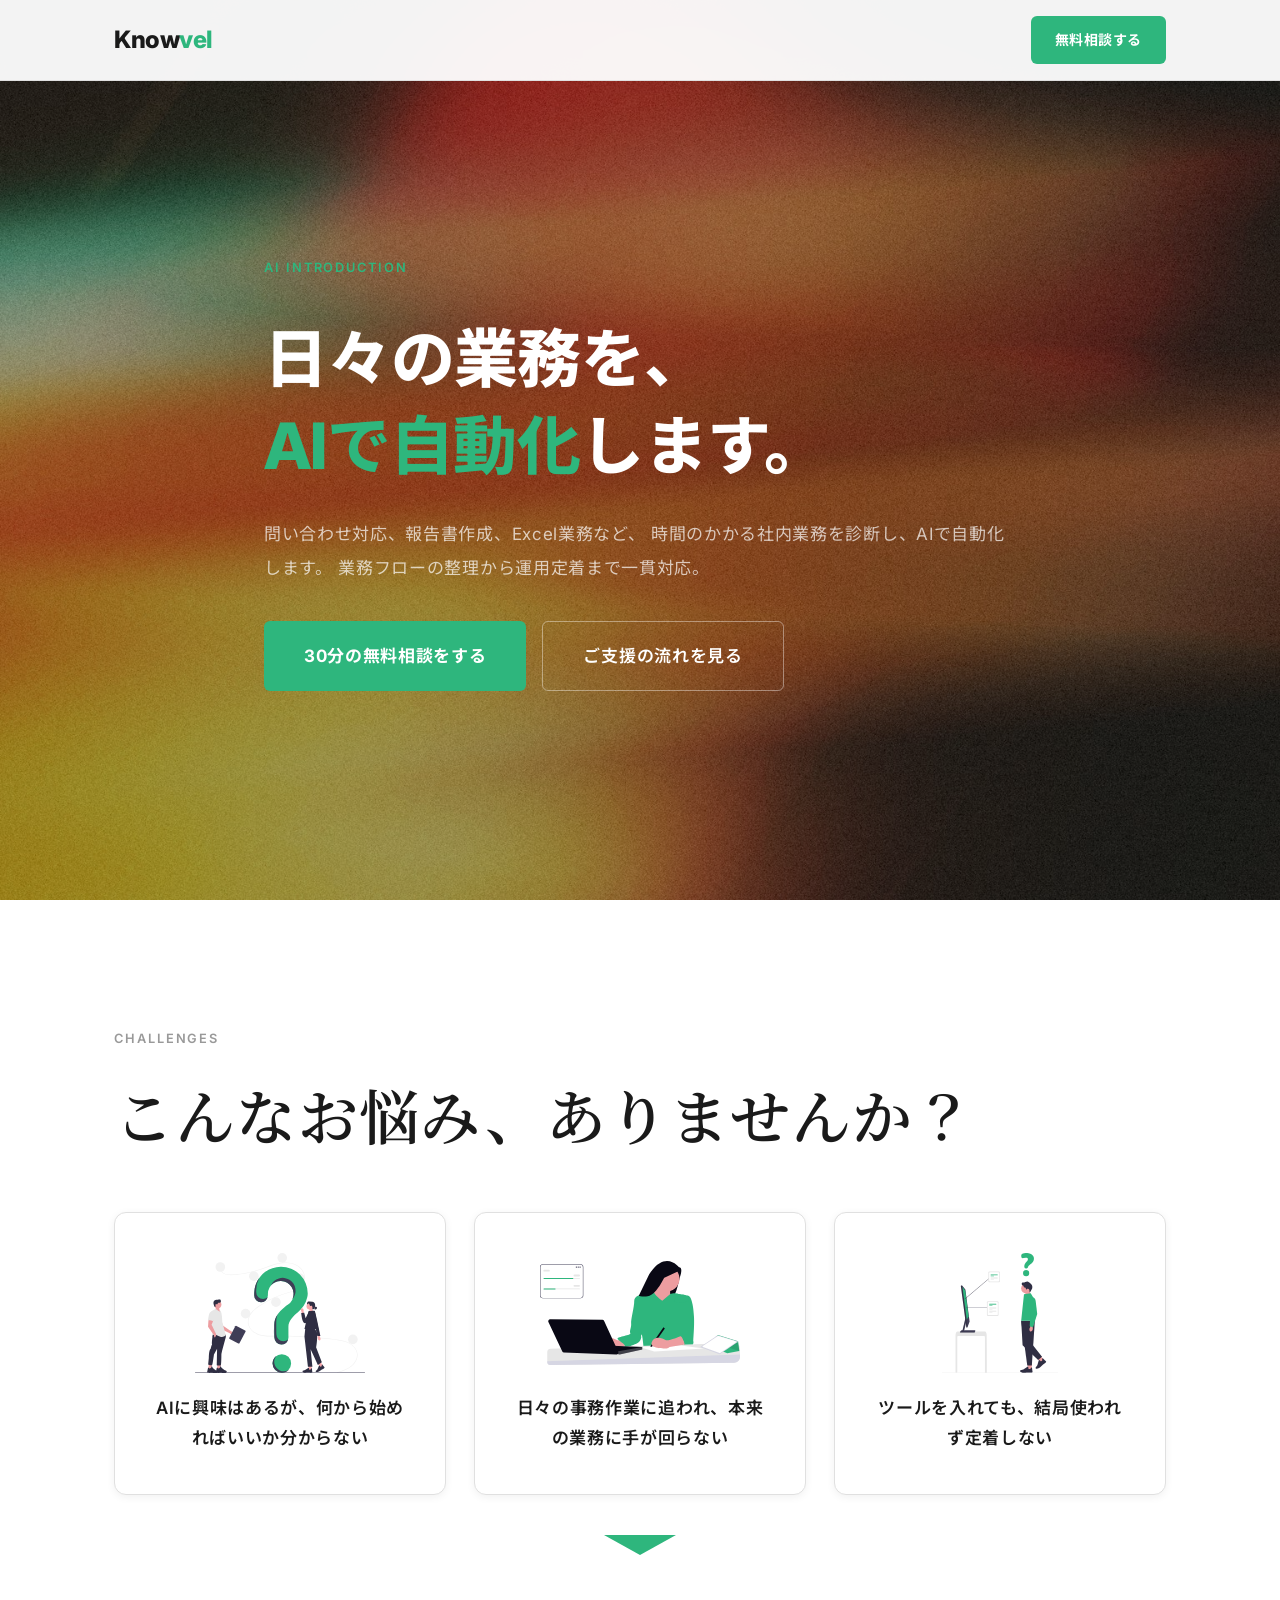
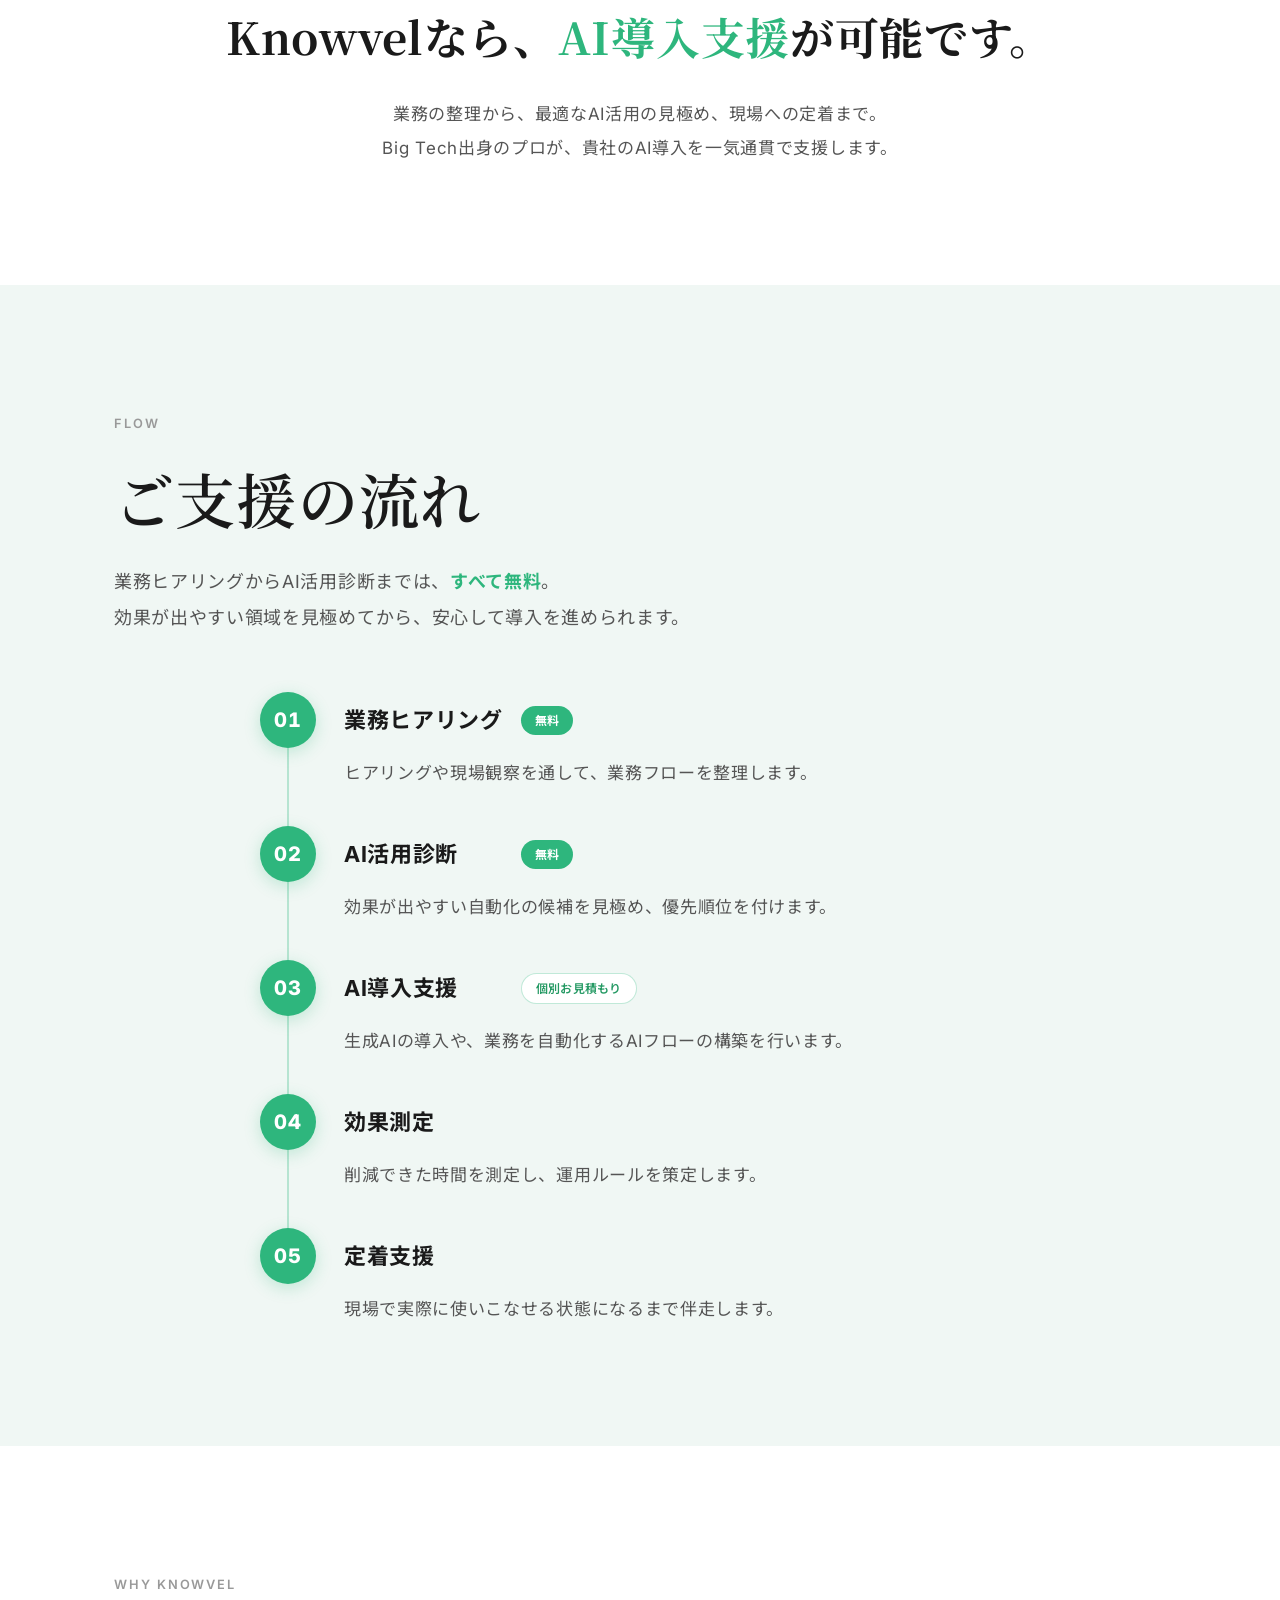
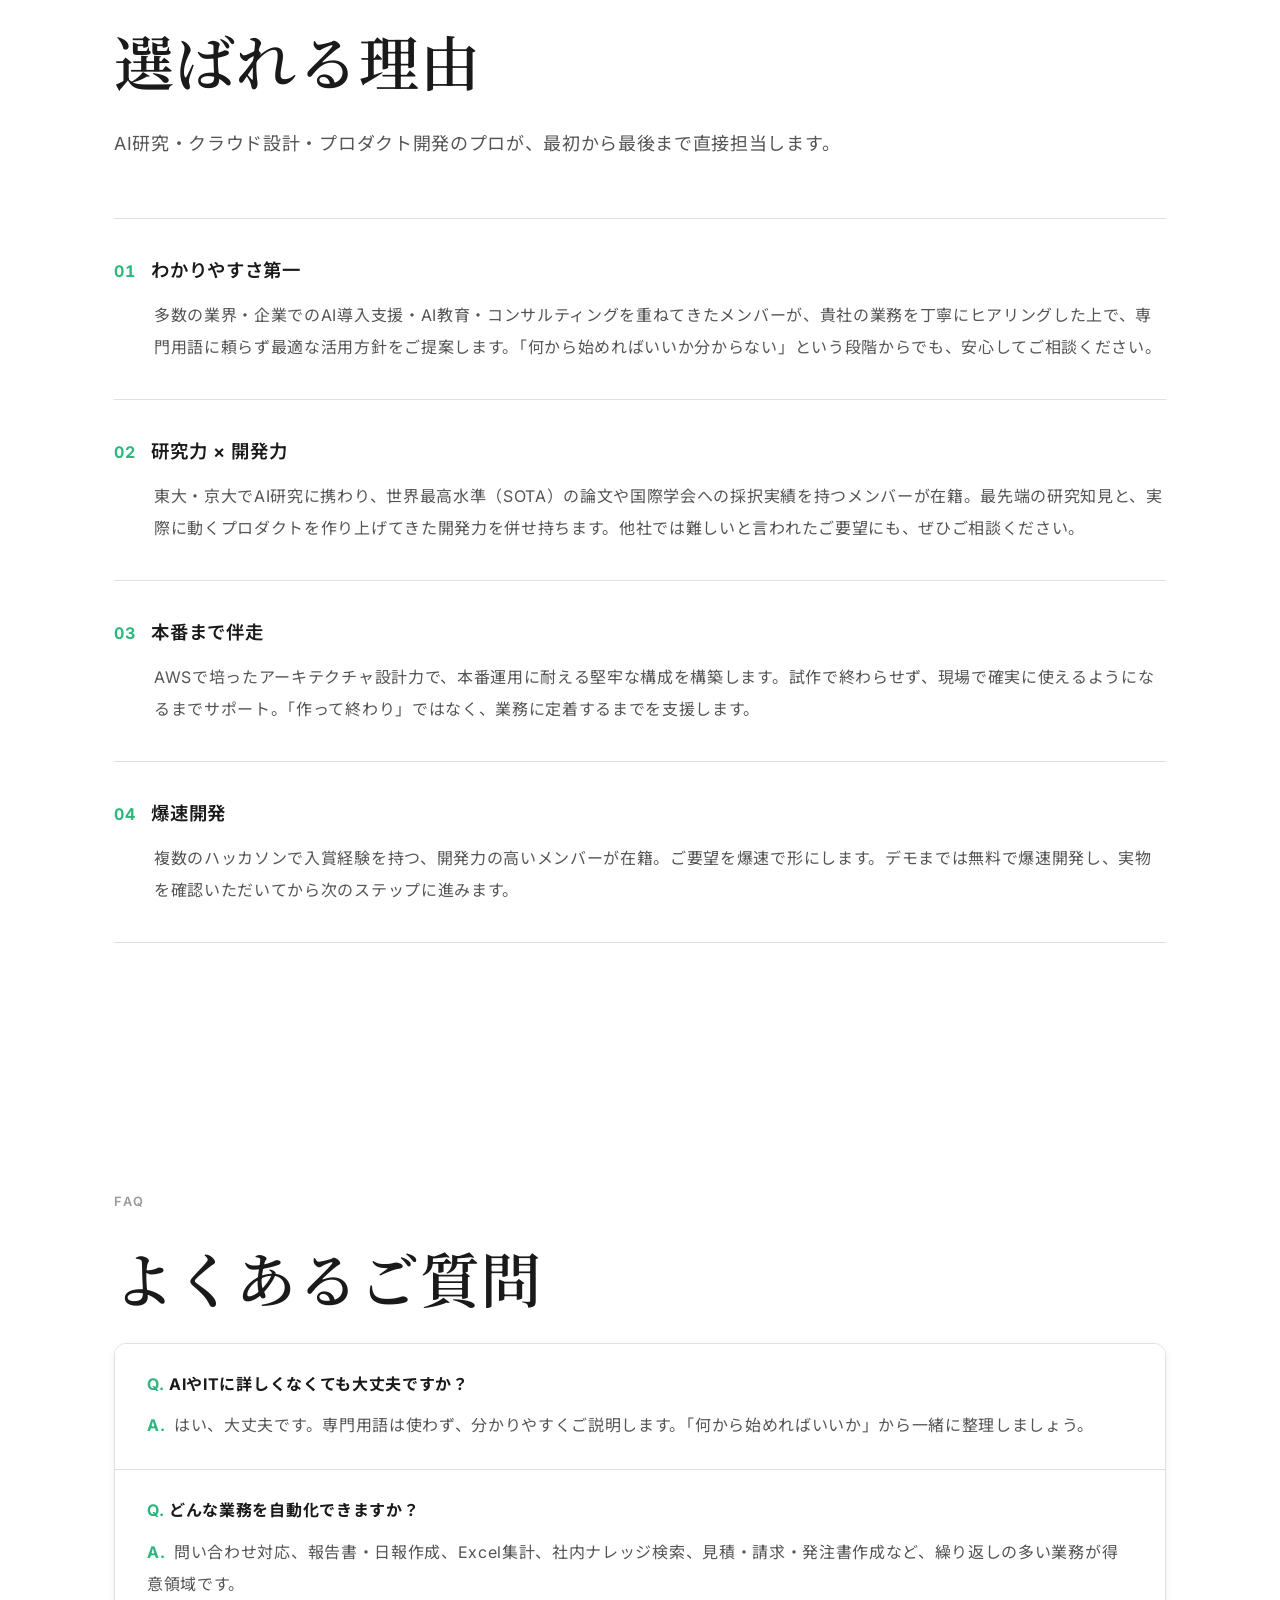
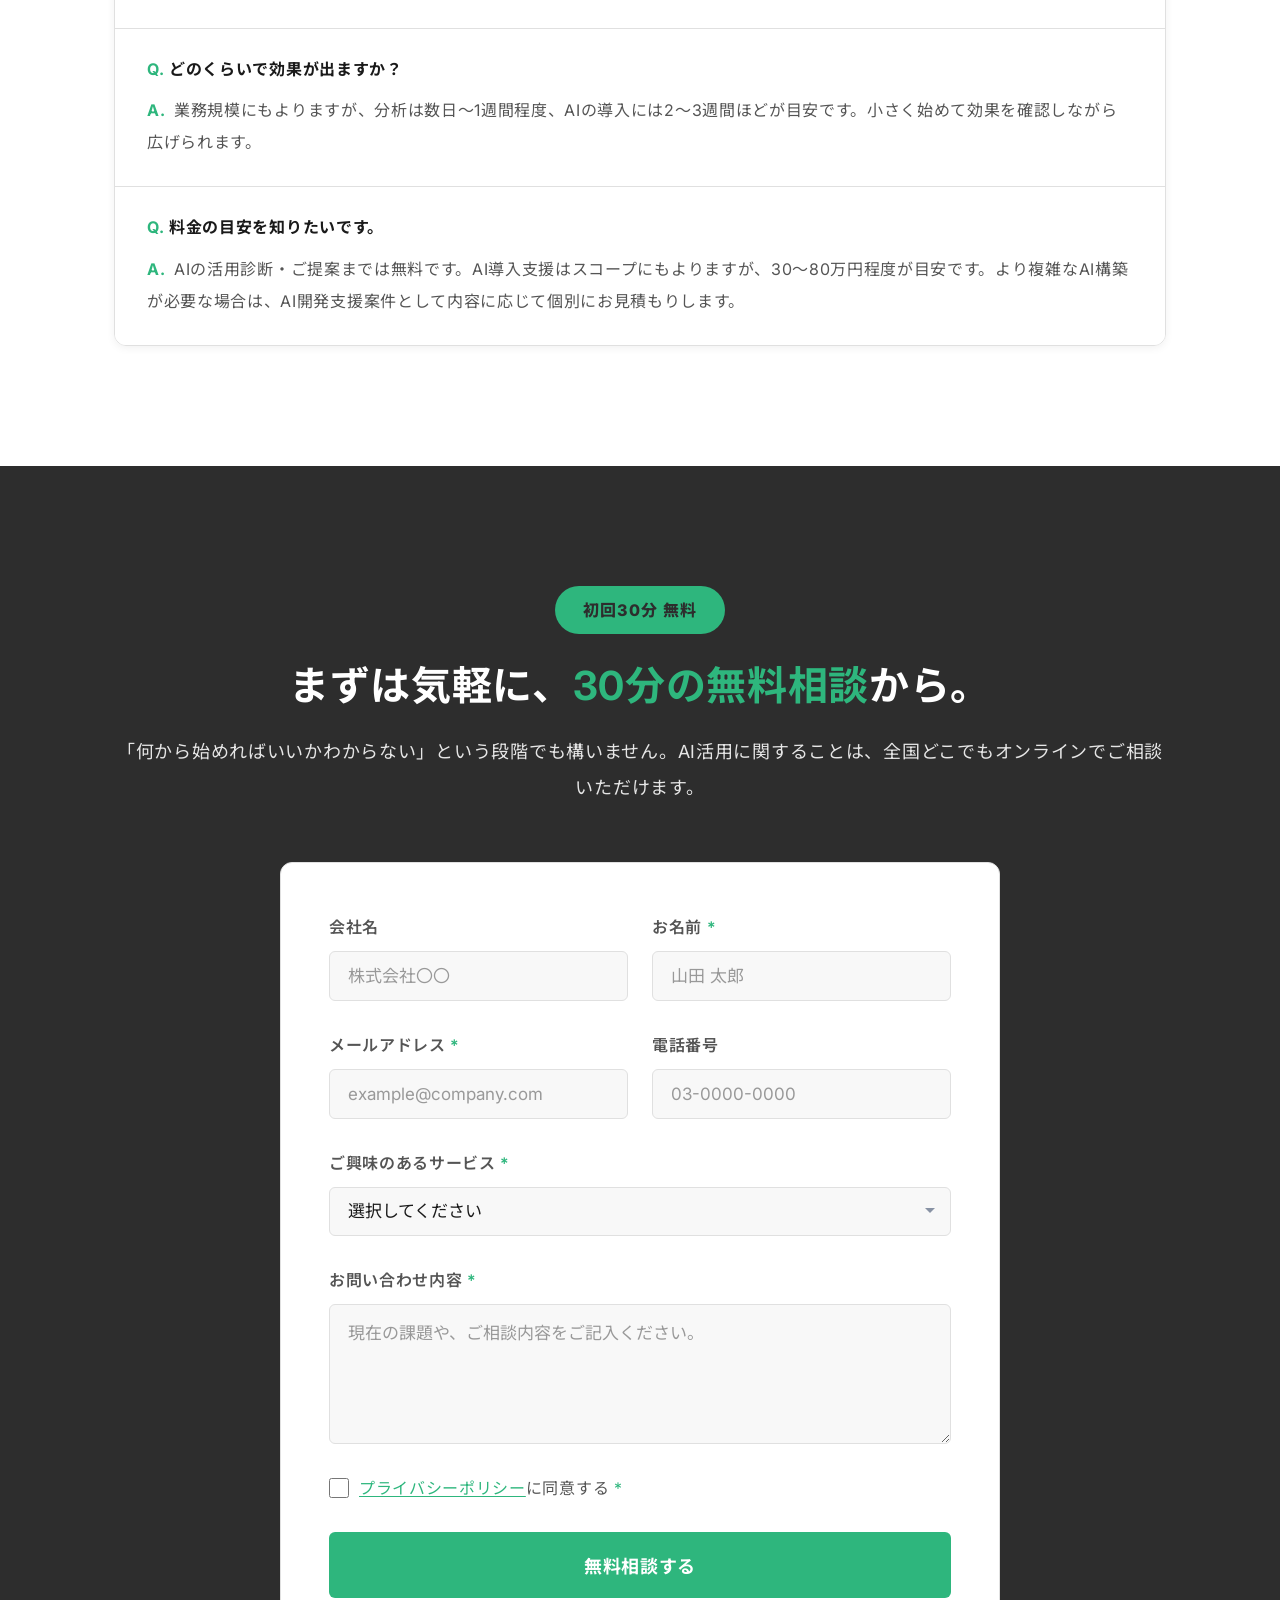
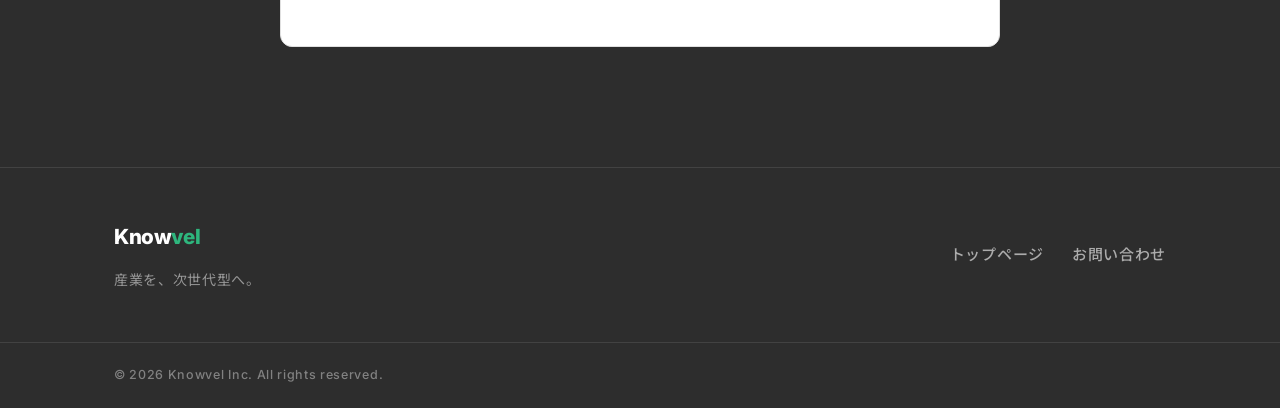
==== ai-introduction/index.html @ 9db9f7e1 "deploy: knowvel-co-jp/corporate-site-src@9581c67986d794c8df6365d410b99568edb0b63a" ====
<!doctype html>
<html lang="ja">
  <head>
    <meta charset="UTF-8" />
    <link rel="icon" type="image/svg+xml" href="/favicon.svg" />
    <meta name="viewport" content="width=device-width, initial-scale=1.0" />
    <meta name="description" content="AI導入支援 | Knowvel - 問い合わせ対応・報告書作成・Excel業務など、社内業務を診断しAIで自動化。業務フローの整理から運用定着まで一貫対応します。" />
    <meta name="robots" content="index, follow, max-image-preview:large" />
    <link rel="canonical" href="https://knowvel.co.jp/ai-introduction/" />
    <title>AI導入支援 | Knowvel</title>
    <meta property="og:type" content="website" />
    <meta property="og:site_name" content="Knowvel" />
    <meta property="og:locale" content="ja_JP" />
    <meta property="og:url" content="https://knowvel.co.jp/ai-introduction/" />
    <meta property="og:title" content="AI導入支援 | Knowvel" />
    <meta property="og:description" content="問い合わせ対応・報告書作成・Excel業務など、社内業務を診断しAIで自動化。業務ヒアリングからAI活用診断までは無料。全国オンライン対応。" />
    <meta property="og:image" content="https://knowvel.co.jp/hero-bg.jpg" />
    <meta name="twitter:card" content="summary_large_image" />
    <meta name="twitter:title" content="AI導入支援 | Knowvel" />
    <meta name="twitter:description" content="社内業務を診断しAIで自動化。業務ヒアリングからAI活用診断までは無料。全国オンライン対応。" />
    <meta name="twitter:image" content="https://knowvel.co.jp/hero-bg.jpg" />
    <script type="application/ld+json">
      {
        "@context": "https://schema.org",
        "@type": "FAQPage",
        "mainEntity": [
          { "@type": "Question", "name": "AIやITに詳しくなくても大丈夫ですか？", "acceptedAnswer": { "@type": "Answer", "text": "はい、大丈夫です。専門用語は使わず、分かりやすくご説明します。「何から始めればいいか」から一緒に整理しましょう。" } },
          { "@type": "Question", "name": "どんな業務を自動化できますか？", "acceptedAnswer": { "@type": "Answer", "text": "問い合わせ対応、報告書・日報作成、Excel集計、社内ナレッジ検索、見積・請求・発注書作成など、繰り返しの多い業務が得意領域です。" } },
          { "@type": "Question", "name": "どのくらいで効果が出ますか？", "acceptedAnswer": { "@type": "Answer", "text": "業務規模にもよりますが、分析は数日〜1週間程度、AIの導入には2〜3週間ほどが目安です。小さく始めて効果を確認しながら広げられます。" } },
          { "@type": "Question", "name": "料金の目安を知りたいです。", "acceptedAnswer": { "@type": "Answer", "text": "AIの活用診断・ご提案までは無料です。AI導入支援はスコープにもよりますが、30〜80万円程度が目安です。より複雑なAI構築が必要な場合は、AI開発支援案件として内容に応じて個別にお見積もりします。" } }
        ]
      }
    </script>
    <link rel="preconnect" href="https://fonts.googleapis.com" />
    <link rel="preconnect" href="https://fonts.gstatic.com" crossorigin />
    <link href="https://fonts.googleapis.com/css2?family=Noto+Sans+JP:wght@300;400;500;700;900&family=Noto+Serif+JP:wght@400;500;600;700;900&family=Inter:wght@300;400;500;600;700;800&display=swap" rel="stylesheet" />
    <script type="module" crossorigin src="/assets/ai-introduction-C-LQYZ_g.js"></script>
    <link rel="modulepreload" crossorigin href="/assets/tokens-DXA6CngG.js">
    <link rel="modulepreload" crossorigin href="/assets/Contact-CupIIXCW.js">
    <link rel="stylesheet" crossorigin href="/assets/tokens-SiWY6lif.css">
    <link rel="stylesheet" crossorigin href="/assets/Contact-CGRRz7zk.css">
    <link rel="stylesheet" crossorigin href="/assets/ai-introduction-Di8jp-p3.css">
    <link rel="stylesheet" crossorigin href="/assets/customai-BzjBUxc1.css">
  </head>
  <body>
    <div id="root"></div>
  </body>
</html>
---- assets/tokens-SiWY6lif.css ----
:root{--bg-primary: #ffffff;--bg-secondary: #f0f7f4;--bg-dark: #2d2d2d;--bg-card: #ffffff;--bg-card-hover: #f8faf9;--accent: #2EB67D;--accent-light: rgba(46, 182, 125, .1);--accent-dark: #249963;--accent-cyan: #2EB67D;--text-primary: #1a1a1a;--text-secondary: #555555;--text-muted: #999999;--text-on-dark: #ffffff;--border-color: #e0e0e0;--border-accent: rgba(46, 182, 125, .3);--shadow-sm: 0 2px 8px rgba(0, 0, 0, .06);--shadow-md: 0 4px 16px rgba(0, 0, 0, .08);--shadow-lg: 0 8px 32px rgba(0, 0, 0, .1);--radius-sm: 6px;--radius-md: 12px;--radius-lg: 16px;--font-sans: "Inter", "Noto Sans JP", sans-serif;--font-serif: "Noto Serif JP", serif}*,*:before,*:after{box-sizing:border-box;margin:0;padding:0}html{scroll-behavior:smooth;font-size:16px}body{font-family:var(--font-sans);background-color:var(--bg-primary);color:var(--text-primary);font-size:1.0625rem;line-height:2;letter-spacing:.04em;-webkit-font-smoothing:antialiased;-moz-osx-font-smoothing:grayscale;overflow-x:hidden}a{color:inherit;text-decoration:none}img{max-width:100%}::-webkit-scrollbar{width:6px}::-webkit-scrollbar-track{background:var(--bg-primary)}::-webkit-scrollbar-thumb{background:var(--accent);border-radius:3px}.section{padding:120px 0;position:relative}.container{max-width:1100px;margin:0 auto;padding:0 24px}.section-label{display:inline-block;font-size:.8rem;font-weight:600;color:var(--text-muted);letter-spacing:.15em;text-transform:uppercase;margin-bottom:20px;font-family:Inter,sans-serif}.section-title{font-family:var(--font-serif);font-size:clamp(2.5rem,5vw,3.75rem);font-weight:600;line-height:1.4;letter-spacing:.02em;color:var(--text-primary);margin-bottom:24px}.section-subtitle{font-size:1.125rem;color:var(--text-secondary);margin-bottom:56px;line-height:2}.btn-primary{display:inline-flex;align-items:center;gap:8px;background:var(--accent);color:#fff;font-weight:700;font-size:1.0625rem;padding:18px 40px;border-radius:var(--radius-sm);border:none;cursor:pointer;transition:all .25s ease;font-family:var(--font-sans);letter-spacing:.04em}.btn-primary:hover{background:var(--accent-dark);transform:translateY(-2px);box-shadow:0 8px 24px #2eb67d4d}.btn-outline{display:inline-flex;align-items:center;gap:8px;background:transparent;color:var(--accent);font-weight:600;font-size:1.0625rem;padding:17px 40px;border-radius:var(--radius-sm);border:1.5px solid var(--accent);cursor:pointer;transition:all .25s ease;font-family:var(--font-sans);letter-spacing:.04em}.btn-outline:hover{background:var(--accent-light);transform:translateY(-2px)}.card{background:var(--bg-card);border:1px solid var(--border-color);border-radius:var(--radius-md);padding:36px;transition:all .3s ease;box-shadow:var(--shadow-sm)}.card:hover{border-color:var(--border-accent);transform:translateY(-2px);box-shadow:var(--shadow-md)}.grid-2{display:grid;grid-template-columns:repeat(2,1fr);gap:28px}.grid-3{display:grid;grid-template-columns:repeat(3,1fr);gap:28px}.text-accent{color:var(--accent)}.text-secondary{color:var(--text-secondary)}@keyframes fadeInUp{0%{opacity:0;transform:translateY(30px)}to{opacity:1;transform:translateY(0)}}@keyframes fadeIn{0%{opacity:0}to{opacity:1}}.fade-in-up{animation:fadeInUp .6s ease forwards}.divider{border:none;border-top:1px solid var(--border-color);margin:0}@media(max-width:1024px){.grid-3{grid-template-columns:repeat(2,1fr)}}@media(max-width:768px){.section{padding:80px 0}.grid-2,.grid-3{grid-template-columns:1fr}}
---- assets/Contact-CGRRz7zk.css ----
.contact{background:var(--bg-dark);color:var(--text-on-dark)}.contact__header{text-align:center;margin-bottom:56px}.contact__free-badge{display:inline-block;font-size:1rem;font-weight:800;letter-spacing:.08em;color:var(--bg-dark);background:var(--accent);padding:8px 28px;border-radius:40px;margin-bottom:24px}.contact__heading{font-size:clamp(1.75rem,3.5vw,2.5rem);font-weight:700;line-height:1.4;margin-bottom:20px;color:var(--text-on-dark)}.contact__heading .text-accent{color:var(--accent)}.contact__header-lead{font-size:1.125rem;margin-bottom:40px;opacity:.88;line-height:2;letter-spacing:.04em}.contact__info-cards{display:flex;gap:24px;justify-content:center;flex-wrap:wrap}.contact__info-card{background:var(--bg-card);color:var(--text-primary);border-radius:var(--radius-md);padding:28px 44px;display:flex;align-items:center;gap:16px;box-shadow:var(--shadow-md);min-width:300px}.contact__info-icon{font-size:1.75rem;color:var(--accent)}.contact__info-text{font-size:1.125rem;font-weight:600}.contact__form-section{max-width:720px;margin:0 auto}.contact__form-heading{font-size:1.375rem;font-weight:700;text-align:center;margin-bottom:32px;color:var(--text-on-dark)}.contact__form{background:var(--bg-card);border:1px solid var(--border-color);border-radius:var(--radius-md);padding:48px;display:flex;flex-direction:column;gap:28px;color:var(--text-primary)}.contact__form-row{display:grid;gap:24px}.contact__form-row--2{grid-template-columns:1fr 1fr}.contact__field{display:flex;flex-direction:column;gap:8px}.contact__label{font-size:1rem;font-weight:600;color:var(--text-secondary)}.contact__required{color:var(--accent)}.contact__input{background:#f8f8f8;border:1px solid var(--border-color);border-radius:var(--radius-sm);color:var(--text-primary);font-family:var(--font-sans);font-size:1.0625rem;padding:14px 18px;transition:border-color .2s ease;outline:none;width:100%}.contact__input:focus{border-color:var(--accent);box-shadow:0 0 0 3px #2eb67d1a}.contact__input--error{border-color:#ef4444}.contact__input::placeholder{color:var(--text-muted)}.contact__select{cursor:pointer;appearance:none;background-image:url("data:image/svg+xml,%3Csvg xmlns='http://www.w3.org/2000/svg' width='12' height='12' viewBox='0 0 12 12'%3E%3Cpath fill='%238892a4' d='M6 8L1 3h10z'/%3E%3C/svg%3E");background-repeat:no-repeat;background-position:right 14px center;padding-right:36px}.contact__textarea{resize:vertical;min-height:140px}.contact__error{font-size:.875rem;color:#ef4444;margin-top:2px}.contact__privacy{display:flex;flex-direction:column;gap:6px}.contact__privacy-label{display:flex;align-items:center;gap:10px;cursor:pointer;font-size:1rem;color:var(--text-secondary)}.contact__checkbox{width:20px;height:20px;accent-color:var(--accent);cursor:pointer;flex-shrink:0}.contact__privacy-link{color:var(--accent);text-decoration:underline;text-underline-offset:2px}.contact__submit{width:100%;justify-content:center;padding:20px;font-size:1.125rem}.contact__submit:disabled{opacity:.6;cursor:not-allowed;transform:none}.contact__thanks{text-align:center;max-width:560px;margin:0 auto;padding:80px 0}.contact__thanks-icon{width:80px;height:80px;border-radius:50%;background:var(--accent);color:#fff;font-size:2.25rem;font-weight:700;display:flex;align-items:center;justify-content:center;margin:0 auto 28px}.contact__thanks-title{font-size:2rem;font-weight:800;margin-bottom:20px;color:var(--text-on-dark)}.contact__thanks-desc{font-size:1.125rem;color:#ffffffd9;line-height:2}@media(max-width:640px){.contact__form{padding:28px}.contact__form-row--2{grid-template-columns:1fr}.contact__info-cards{flex-direction:column;align-items:center}.contact__info-card{min-width:auto;width:100%;max-width:340px}}
---- assets/ai-introduction-Di8jp-p3.css ----
.aii-problem{background:var(--bg-primary)}.aii-problem__grid{display:grid;grid-template-columns:repeat(3,1fr);gap:28px;margin-top:56px;text-align:left}.aii-problem__card{display:flex;flex-direction:column;align-items:center;text-align:center;gap:20px;padding:40px}.aii-problem__card-img{width:100%;max-width:200px;height:120px;object-fit:contain}.aii-problem__card-text{font-size:1.0625rem;font-weight:600;color:var(--text-primary);line-height:1.8}.aii-problem__arrow{display:flex;justify-content:center;margin-top:40px;color:var(--accent)}.aii-problem__solution{max-width:920px;margin:48px auto 0;text-align:center}.aii-problem__solution-title{font-family:var(--font-serif);font-size:clamp(1.625rem,4vw,2.75rem);font-weight:700;line-height:1.5;color:var(--text-primary);white-space:nowrap}.aii-problem__solution-lead{font-size:1.0625rem;line-height:2;color:var(--text-secondary);max-width:620px;margin:28px auto 0}.cai-flow__title{min-width:7.5em}.cai-flow__badge{font-size:.75rem;font-weight:600;letter-spacing:.02em;line-height:1.6;padding:5px 14px;border-radius:40px;white-space:nowrap}.cai-flow__badge--free{background:var(--accent);color:#fff;font-weight:700}.cai-flow__badge--quote{background:var(--bg-card);color:var(--accent-dark);border:1px solid var(--border-accent)}.cai-faq{background:var(--bg-secondary)}@media(max-width:768px){.aii-problem__grid{grid-template-columns:1fr}.aii-problem__solution-title{white-space:normal}}
---- assets/customai-BzjBUxc1.css ----
.cai-navbar{position:fixed;top:0;left:0;right:0;z-index:1000;background:#fffffff2;-webkit-backdrop-filter:blur(12px);backdrop-filter:blur(12px);border-bottom:1px solid var(--border-color);padding:16px 0}.cai-navbar__inner{display:flex;align-items:center;justify-content:space-between}.cai-navbar__logo{font-family:Inter,sans-serif;font-size:1.5rem;font-weight:800;color:var(--text-primary);letter-spacing:-.02em}.cai-navbar__logo span{color:var(--accent)}.cai-navbar__cta{padding:10px 24px!important;font-size:.875rem!important}.cai-hero{background:#111;min-height:100vh;display:flex;flex-direction:column;justify-content:center;padding:120px 0 80px;position:relative;overflow:hidden}.cai-hero__bg{position:absolute;inset:0;pointer-events:none;overflow:hidden}.cai-hero__bg-image{position:absolute;inset:0;background:url(/hero-bg.jpg) center / cover no-repeat;opacity:1}.cai-hero__bg-overlay{position:absolute;inset:0;background:#00000059}.cai-hero__inner{max-width:800px;position:relative;z-index:1}.cai-hero .section-label{color:var(--accent)}.cai-hero__title{font-family:var(--font-sans);font-size:clamp(2.5rem,5.5vw,4rem);font-weight:800;color:var(--text-on-dark);line-height:1.35;letter-spacing:-.01em;margin-top:16px;margin-bottom:28px}.cai-hero__desc{color:#ffffffb3;font-size:1.0625rem;line-height:2;margin-bottom:36px}.cai-hero__actions{display:flex;gap:16px;flex-wrap:wrap}.cai-hero__actions .btn-outline{color:var(--text-on-dark);border-color:#fff6}.cai-hero__actions .btn-outline:hover{background:#ffffff1a}.cai-flow{background:var(--bg-secondary)}.cai-flow__timeline{max-width:760px;margin:56px auto 0;padding:0;list-style:none}.cai-flow__step{display:flex;gap:28px;position:relative;padding-bottom:36px}.cai-flow__step:last-child{padding-bottom:0}.cai-flow__step:not(:last-child):before{content:"";position:absolute;left:28px;top:56px;bottom:0;width:2px;transform:translate(-50%);background:var(--border-accent)}.cai-flow__marker{position:relative;flex-shrink:0;width:56px;height:56px;border-radius:50%;background:var(--accent);display:flex;align-items:center;justify-content:center;box-shadow:0 4px 16px #2eb67d40}.cai-flow__num{font-family:Inter,sans-serif;font-size:1.25rem;font-weight:800;color:#fff;line-height:1;font-variant-numeric:tabular-nums}.cai-flow__body{flex:1;min-width:0}.cai-flow__head{display:flex;flex-wrap:wrap;align-items:center;gap:12px;min-height:56px;margin-bottom:8px}.cai-flow__title{font-size:1.375rem;font-weight:700;color:var(--text-primary);line-height:1.4}.cai-flow__free{font-size:.75rem;font-weight:700;padding:4px 12px;background:var(--accent);color:#fff;border-radius:40px;white-space:nowrap}.cai-flow__desc{font-size:1.0625rem;color:var(--text-secondary);line-height:2}.cai-pricing{background:var(--bg-secondary)}.cai-pricing__table{border:1px solid var(--border-color);border-radius:var(--radius-md);overflow:hidden;box-shadow:var(--shadow-sm)}.cai-pricing__row{display:flex;align-items:center;padding:24px 28px;background:var(--bg-card)}.cai-pricing__row:not(:last-child){border-bottom:1px solid var(--border-color)}.cai-pricing__item{font-size:1rem;font-weight:700;color:var(--text-primary);width:160px;flex-shrink:0}.cai-pricing__price{font-size:1rem;color:var(--text-secondary);line-height:1.6}.cai-pricing__row:first-child .cai-pricing__price{color:var(--accent);font-weight:700}.cai-techstack{background:var(--bg-secondary);overflow:hidden}.cai-techstack__marquee{margin-top:48px;padding:36px 0;overflow:hidden;mask-image:linear-gradient(to right,transparent,black 10%,black 90%,transparent);-webkit-mask-image:linear-gradient(to right,transparent,black 10%,black 90%,transparent)}.cai-techstack__track{display:flex;width:max-content;animation:marquee 30s linear infinite}.cai-techstack__set{display:flex;align-items:center;gap:72px;padding-right:72px}.cai-techstack__logo{height:56px;width:auto;flex-shrink:0;opacity:.6;transition:opacity .25s ease}.cai-techstack__logo:hover{opacity:1}@keyframes marquee{0%{transform:translate(0)}to{transform:translate(-25%)}}.cai-strengths{background:var(--bg-primary)}.cai-strengths__list{display:flex;flex-direction:column;gap:0;margin-top:8px}.cai-strengths__item{padding:36px 0;border-bottom:1px solid var(--border-color)}.cai-strengths__item:first-child{border-top:1px solid var(--border-color)}.cai-strengths__header{display:flex;align-items:baseline;gap:16px;margin-bottom:12px}.cai-strengths__num{font-family:Inter,sans-serif;font-size:1rem;font-weight:700;color:var(--accent);font-variant-numeric:tabular-nums}.cai-strengths__title{font-size:1.15rem;font-weight:600;color:var(--text-primary);line-height:1.5}.cai-strengths__desc{font-size:1rem;color:var(--text-secondary);line-height:2;padding-left:40px}.cai-faq{background:var(--bg-primary)}.cai-faq__list{border:1px solid var(--border-color);border-radius:var(--radius-md);overflow:hidden;box-shadow:var(--shadow-sm)}.cai-faq__item{padding:28px 32px;background:var(--bg-card)}.cai-faq__item:not(:last-child){border-bottom:1px solid var(--border-color)}.cai-faq__q{font-size:1rem;font-weight:700;color:var(--text-primary);line-height:1.6;margin-bottom:12px}.cai-faq__a{font-size:1rem;color:var(--text-secondary);line-height:2}.cai-faq__a-label{font-family:Inter,sans-serif;font-weight:700;color:var(--accent);margin-right:4px}.cai-cta{background:var(--bg-dark)}.cai-cta__inner{text-align:center;max-width:600px;margin:0 auto}.cai-cta__badge{display:inline-block;background:var(--accent);color:var(--bg-dark);font-size:.875rem;font-weight:700;padding:6px 20px;border-radius:40px;margin-bottom:24px}.cai-cta__title{font-family:var(--font-serif);font-size:clamp(1.75rem,3.5vw,2.5rem);font-weight:700;color:var(--text-on-dark);line-height:1.4;margin-bottom:20px}.cai-cta__desc{color:#ffffffb3;font-size:1.0625rem;line-height:2;margin-bottom:36px}.cai-cta__btn{font-size:1.0625rem}.cai-footer{background:var(--bg-dark);border-top:1px solid rgba(255,255,255,.1)}.cai-footer__inner{display:flex;justify-content:space-between;align-items:center;padding:48px 24px}.cai-footer__logo{font-family:Inter,sans-serif;font-size:1.3rem;font-weight:800;color:var(--text-on-dark);letter-spacing:-.02em}.cai-footer__logo span{color:var(--accent)}.cai-footer__tagline{font-size:.875rem;color:#ffffff80;margin-top:8px}.cai-footer__nav{display:flex;gap:28px}.cai-footer__nav a{font-size:.9375rem;color:#fff9;transition:color .2s ease;font-weight:500}.cai-footer__nav a:hover{color:var(--text-on-dark)}.cai-footer__bottom{border-top:1px solid rgba(255,255,255,.1);padding:20px 0}.cai-footer__copy{font-size:.78rem;color:#fff6;font-weight:500}@media(max-width:768px){.cai-hero{padding:140px 0 80px}.cai-hero__actions{flex-direction:column}.cai-challenges__list{grid-template-columns:1fr}.cai-flow__step{gap:20px}.cai-flow__step:not(:last-child):before{left:24px;top:48px}.cai-flow__marker{width:48px;height:48px}.cai-flow__head{min-height:48px}.cai-flow__title{font-size:1.25rem}.cai-pricing__row{flex-direction:column;align-items:flex-start;gap:4px}.cai-pricing__item{width:auto}.cai-strengths__desc{padding-left:0}.cai-footer__inner{flex-direction:column;gap:24px;text-align:center}.cai-footer__nav{flex-direction:column;gap:12px}}
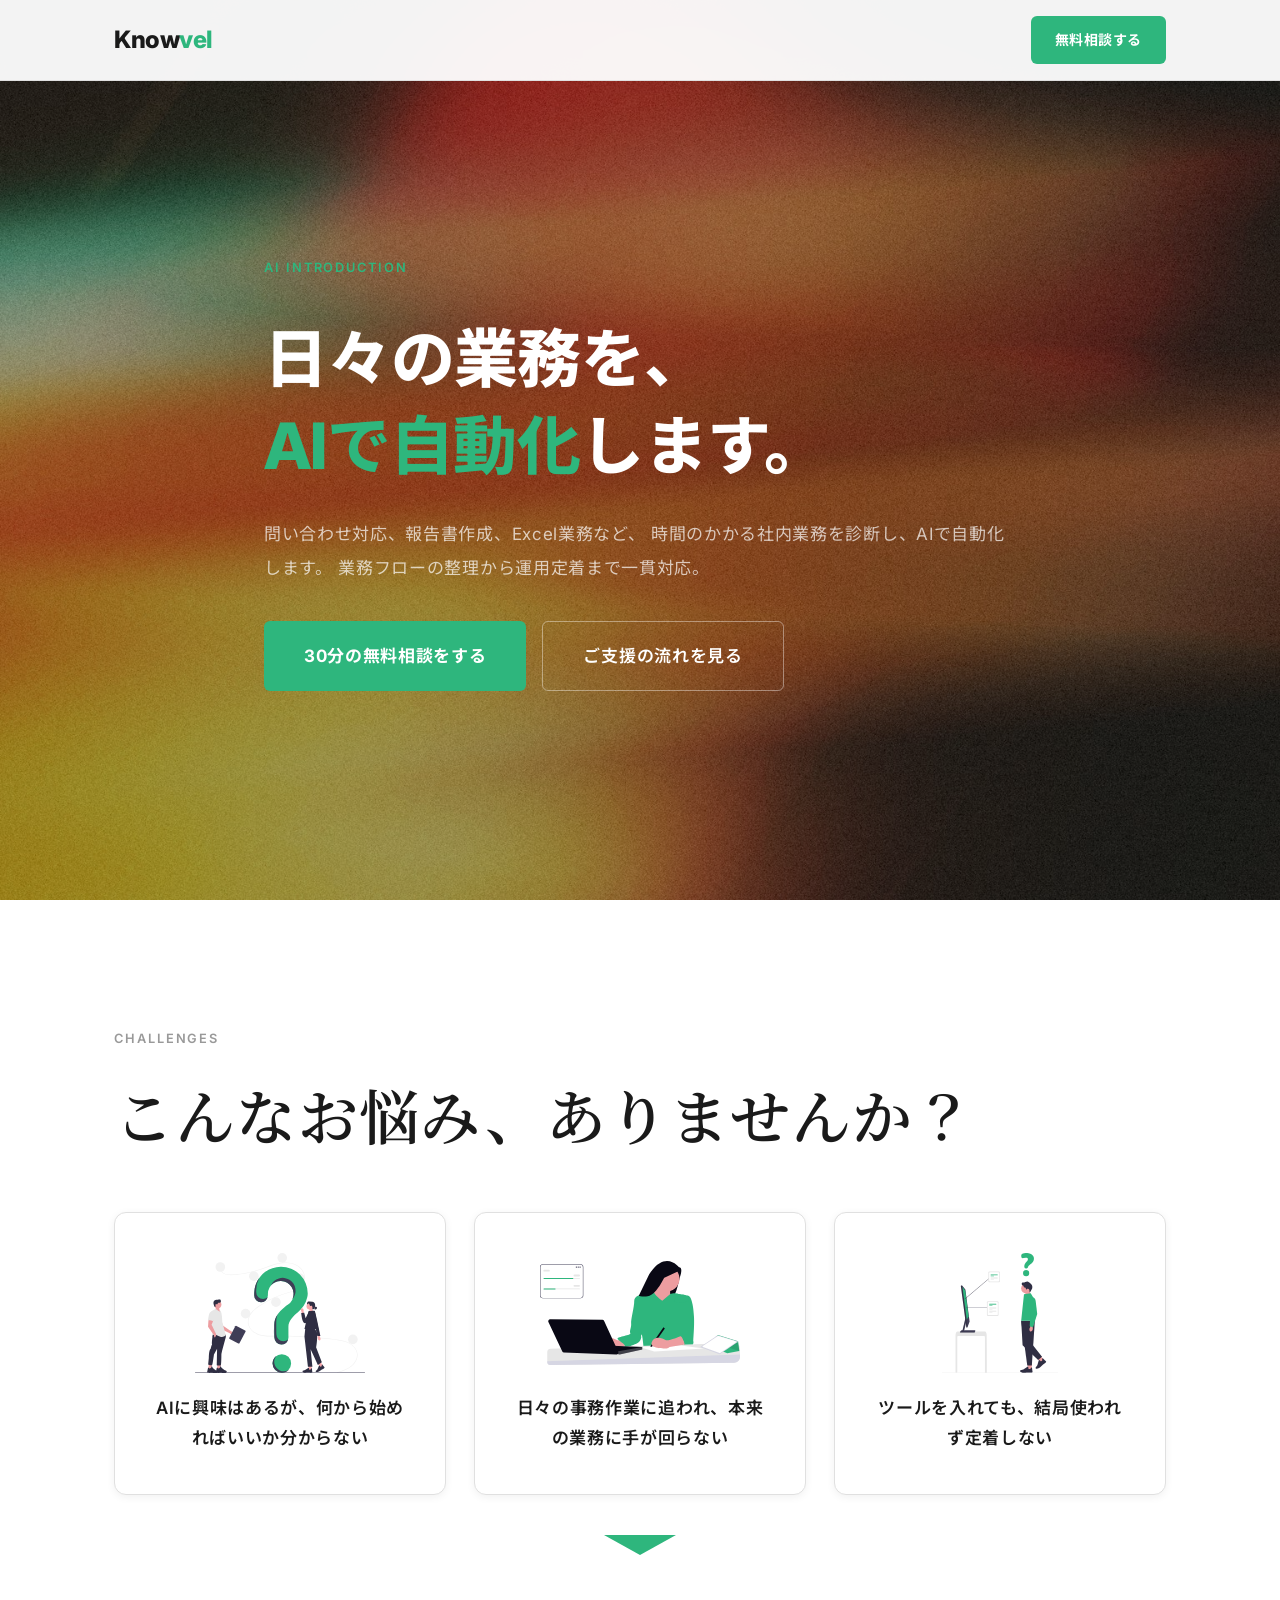
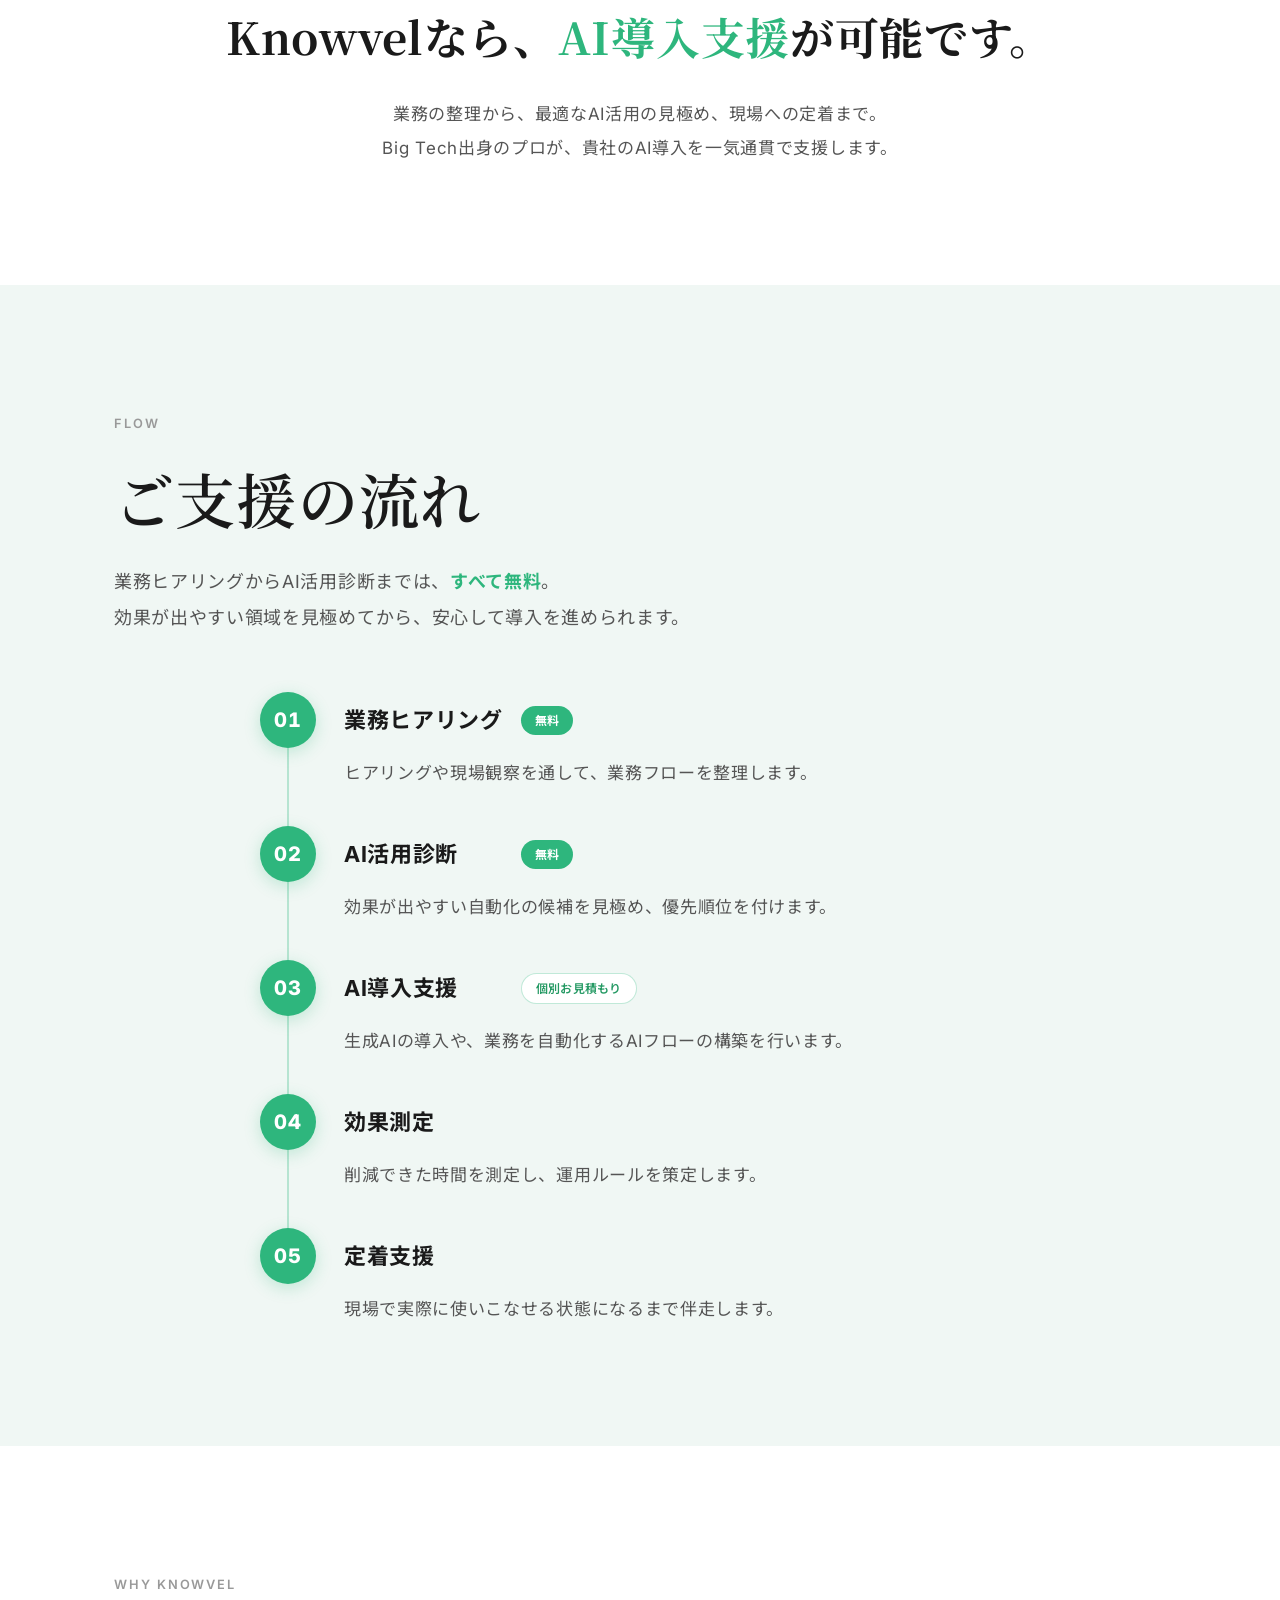
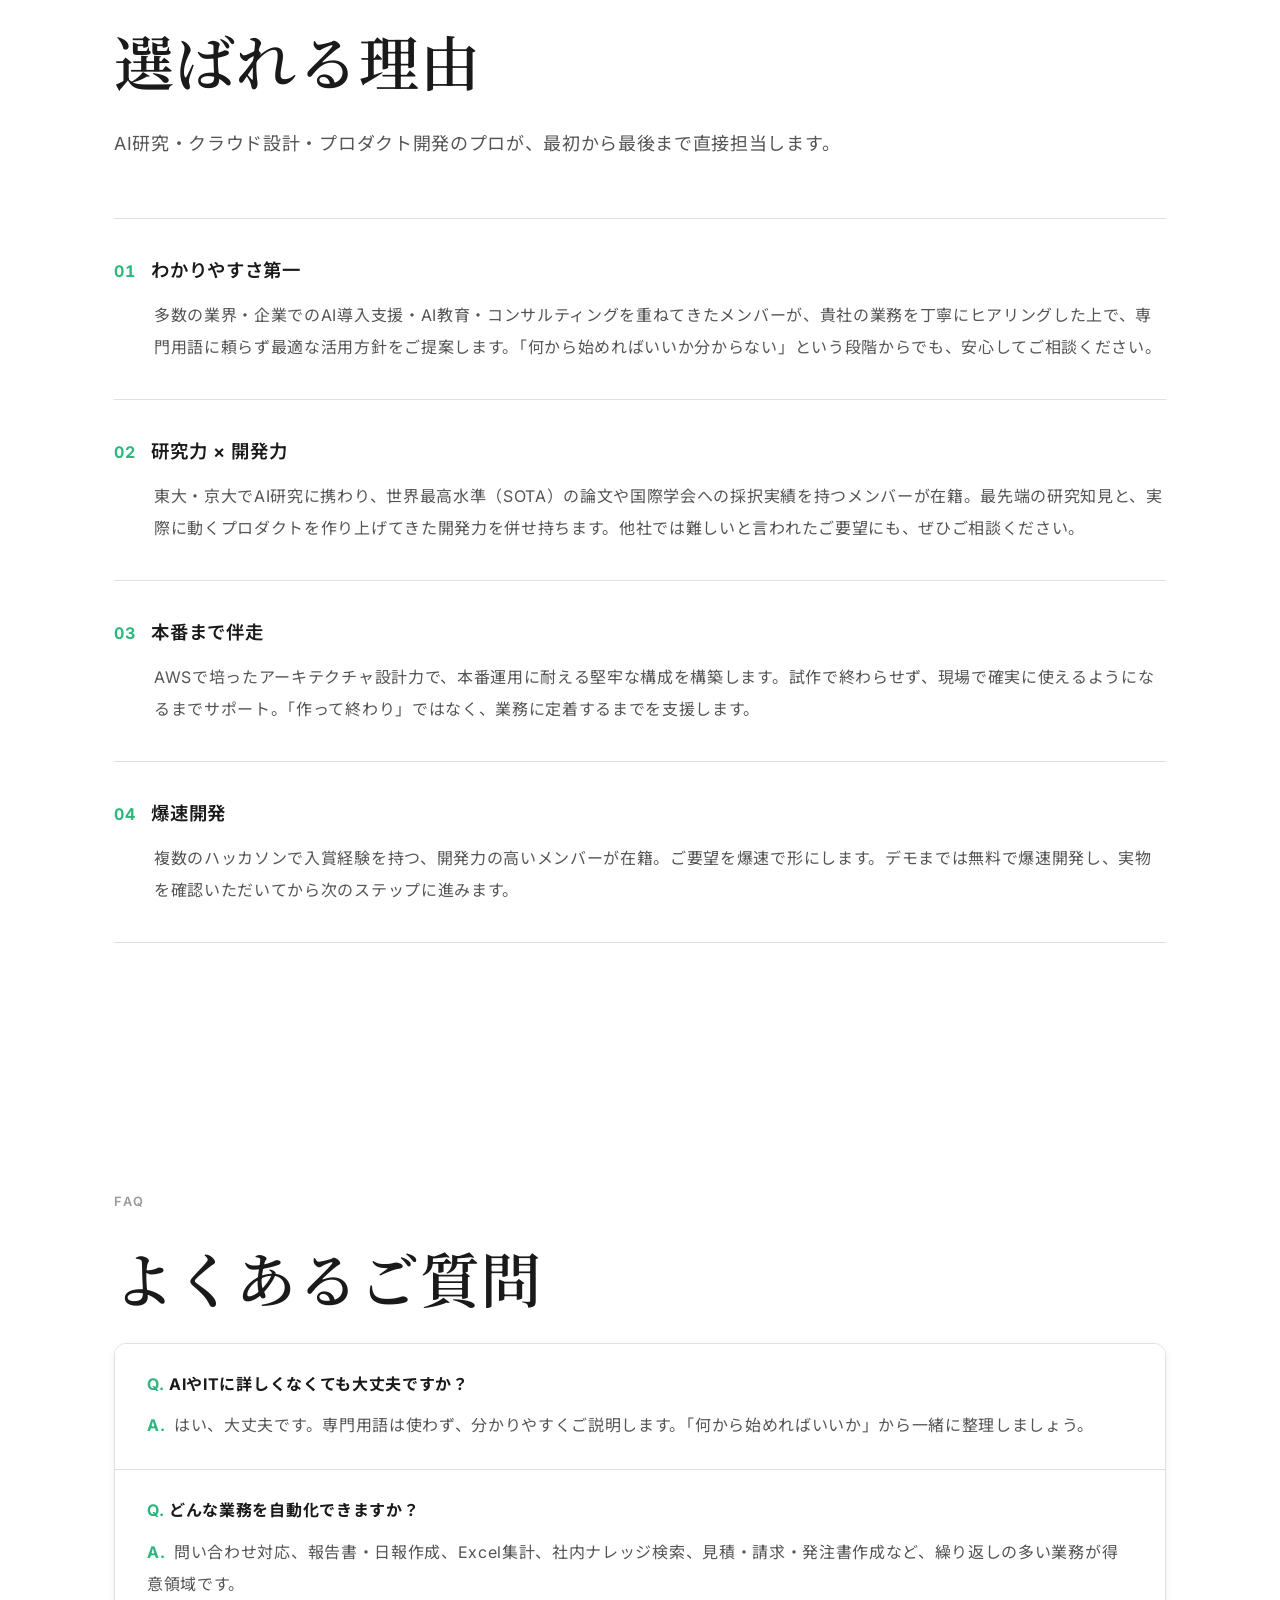
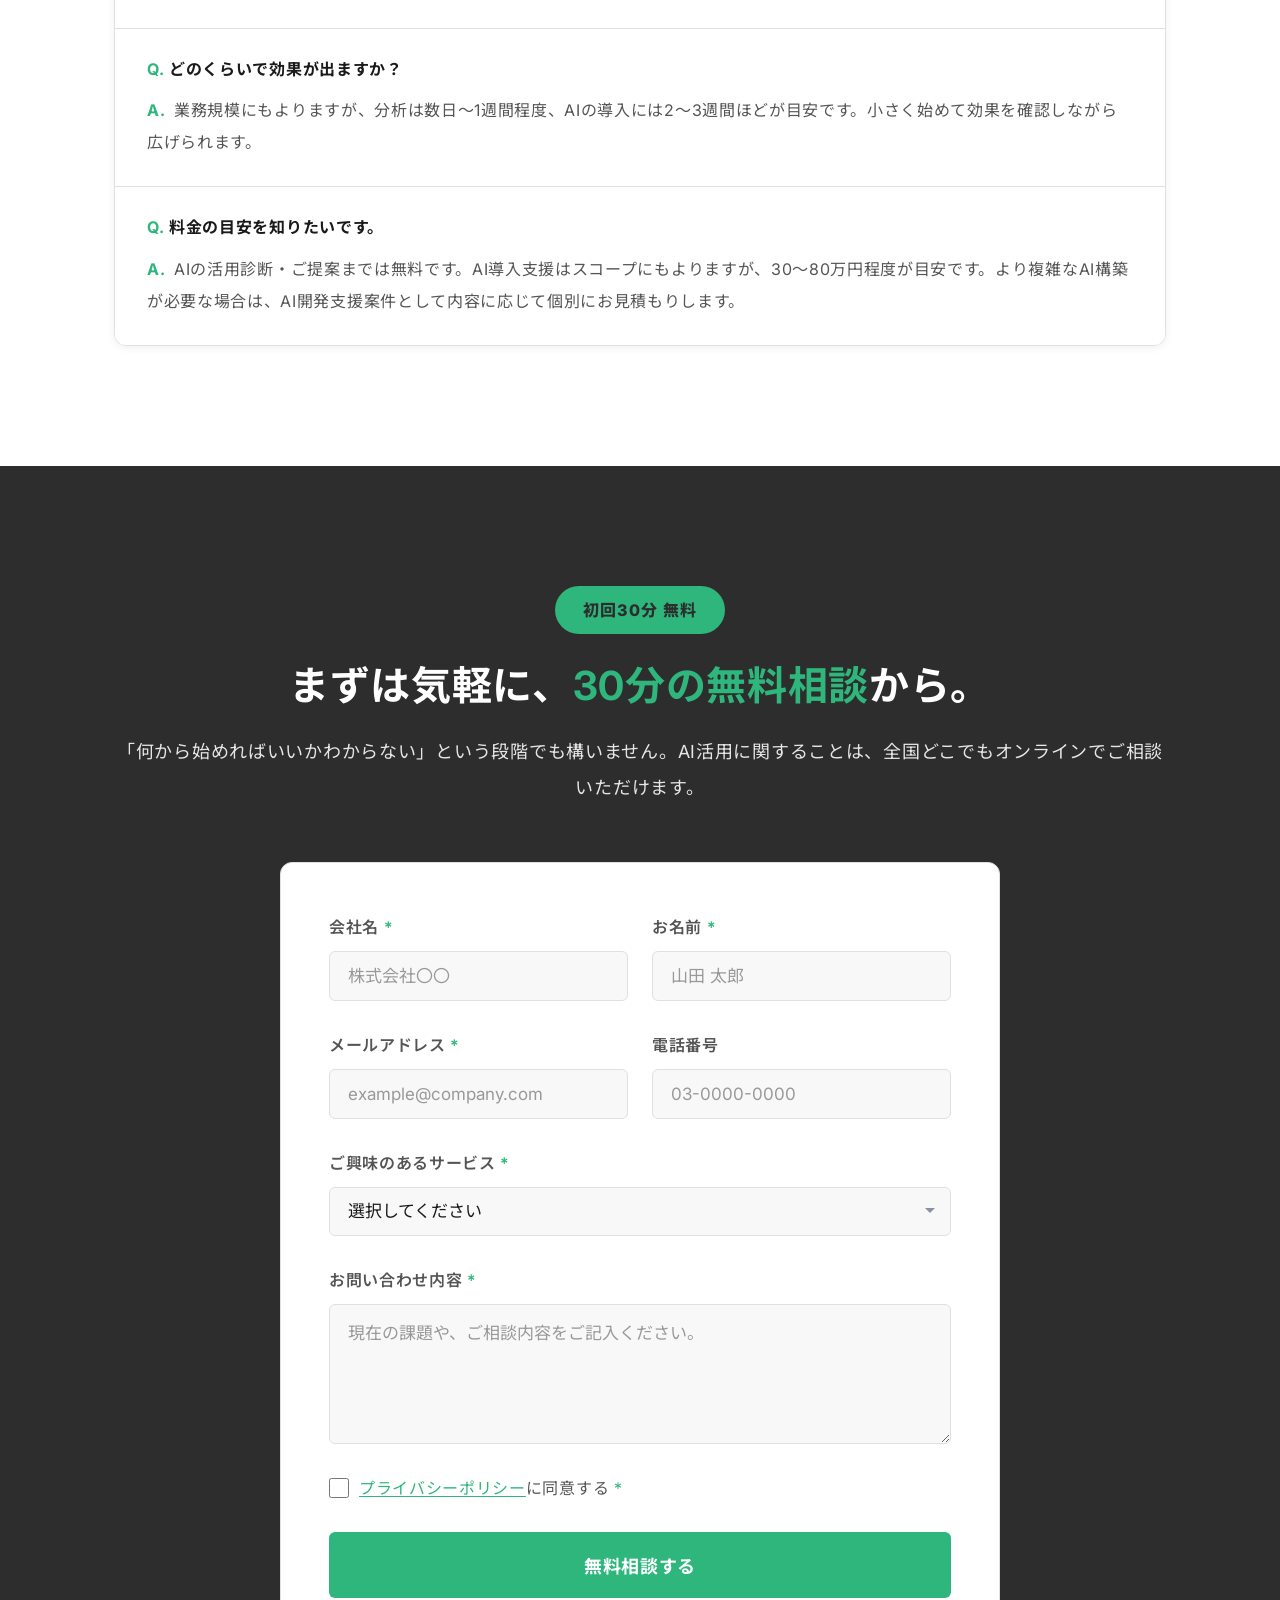
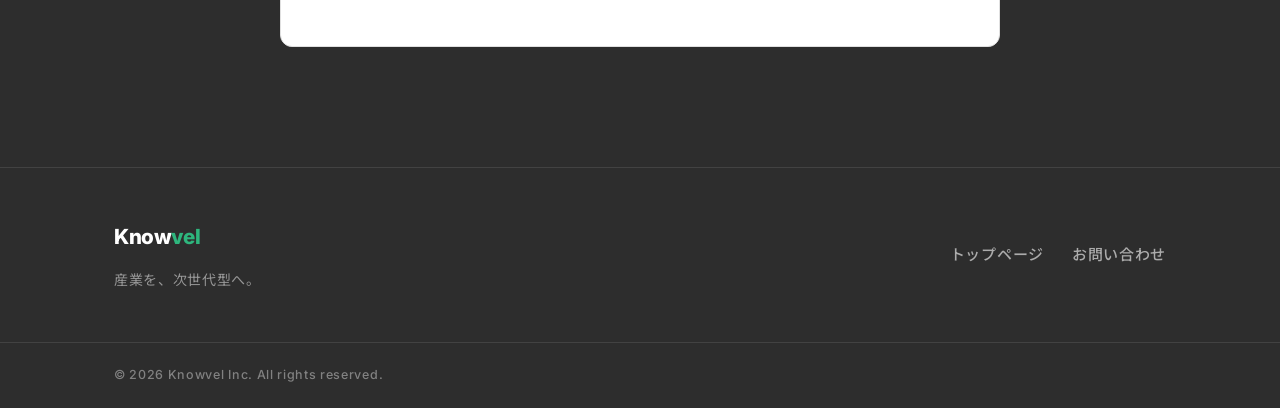
==== commit b0da278c: "deploy: knowvel-co-jp/corporate-site-src@51409d2429e126e284e38c608d74e49795c6f736" ====
--- a/ai-introduction/index.html
+++ b/ai-introduction/index.html
@@ -34,10 +34,10 @@
     <link rel="preconnect" href="https://fonts.googleapis.com" />
     <link rel="preconnect" href="https://fonts.gstatic.com" crossorigin />
     <link href="https://fonts.googleapis.com/css2?family=Noto+Sans+JP:wght@300;400;500;700;900&family=Noto+Serif+JP:wght@400;500;600;700;900&family=Inter:wght@300;400;500;600;700;800&display=swap" rel="stylesheet" />
-    <script type="module" crossorigin src="/assets/ai-introduction-C-LQYZ_g.js"></script>
-    <link rel="modulepreload" crossorigin href="/assets/tokens-DXA6CngG.js">
-    <link rel="modulepreload" crossorigin href="/assets/Contact-CupIIXCW.js">
-    <link rel="stylesheet" crossorigin href="/assets/tokens-SiWY6lif.css">
+    <script type="module" crossorigin src="/assets/ai-introduction-Sy61xI-g.js"></script>
+    <link rel="modulepreload" crossorigin href="/assets/tokens-TX-ljkbm.js">
+    <link rel="modulepreload" crossorigin href="/assets/Contact-B3kFlhum.js">
+    <link rel="stylesheet" crossorigin href="/assets/tokens-DaxaaCDB.css">
     <link rel="stylesheet" crossorigin href="/assets/Contact-CGRRz7zk.css">
     <link rel="stylesheet" crossorigin href="/assets/ai-introduction-Di8jp-p3.css">
     <link rel="stylesheet" crossorigin href="/assets/customai-BzjBUxc1.css">
--- a/assets/tokens-DaxaaCDB.css
+++ b/assets/tokens-DaxaaCDB.css
@@ -0,0 +1 @@
+:root{--bg-primary: #ffffff;--bg-secondary: #f0f7f4;--bg-dark: #2d2d2d;--bg-card: #ffffff;--bg-card-hover: #f8faf9;--accent: #2EB67D;--accent-light: rgba(46, 182, 125, .1);--accent-soft: rgba(46, 182, 125, .2);--accent-dark: #249963;--accent-cyan: #2EB67D;--text-primary: #1a1a1a;--text-secondary: #555555;--text-muted: #999999;--text-on-dark: #ffffff;--border-color: #e0e0e0;--border-accent: rgba(46, 182, 125, .3);--shadow-sm: 0 2px 8px rgba(0, 0, 0, .06);--shadow-md: 0 4px 16px rgba(0, 0, 0, .08);--shadow-lg: 0 8px 32px rgba(0, 0, 0, .1);--radius-sm: 6px;--radius-md: 12px;--radius-lg: 16px;--font-sans: "Inter", "Noto Sans JP", sans-serif;--font-serif: "Noto Serif JP", serif}*,*:before,*:after{box-sizing:border-box;margin:0;padding:0}html{scroll-behavior:smooth;font-size:16px}body{font-family:var(--font-sans);background-color:var(--bg-primary);color:var(--text-primary);font-size:1.0625rem;line-height:2;letter-spacing:.04em;-webkit-font-smoothing:antialiased;-moz-osx-font-smoothing:grayscale;overflow-x:hidden}a{color:inherit;text-decoration:none}img{max-width:100%}::-webkit-scrollbar{width:6px}::-webkit-scrollbar-track{background:var(--bg-primary)}::-webkit-scrollbar-thumb{background:var(--accent);border-radius:3px}.section{padding:120px 0;position:relative}.container{max-width:1100px;margin:0 auto;padding:0 24px}.section-label{display:inline-block;font-size:.8rem;font-weight:600;color:var(--text-muted);letter-spacing:.15em;text-transform:uppercase;margin-bottom:20px;font-family:Inter,sans-serif}.section-title{font-family:var(--font-serif);font-size:clamp(2.5rem,5vw,3.75rem);font-weight:600;line-height:1.4;letter-spacing:.02em;color:var(--text-primary);margin-bottom:24px}.section-subtitle{font-size:1.125rem;color:var(--text-secondary);margin-bottom:56px;line-height:2}.btn-primary{display:inline-flex;align-items:center;gap:8px;background:var(--accent);color:#fff;font-weight:700;font-size:1.0625rem;padding:18px 40px;border-radius:var(--radius-sm);border:none;cursor:pointer;transition:all .25s ease;font-family:var(--font-sans);letter-spacing:.04em}.btn-primary:hover{background:var(--accent-dark);transform:translateY(-2px);box-shadow:0 8px 24px #2eb67d4d}.btn-outline{display:inline-flex;align-items:center;gap:8px;background:transparent;color:var(--accent);font-weight:600;font-size:1.0625rem;padding:17px 40px;border-radius:var(--radius-sm);border:1.5px solid var(--accent);cursor:pointer;transition:all .25s ease;font-family:var(--font-sans);letter-spacing:.04em}.btn-outline:hover{background:var(--accent-light);transform:translateY(-2px)}.card{background:var(--bg-card);border:1px solid var(--border-color);border-radius:var(--radius-md);padding:36px;transition:all .3s ease;box-shadow:var(--shadow-sm)}.card:hover{border-color:var(--border-accent);transform:translateY(-2px);box-shadow:var(--shadow-md)}.grid-2{display:grid;grid-template-columns:repeat(2,1fr);gap:28px}.grid-3{display:grid;grid-template-columns:repeat(3,1fr);gap:28px}.text-accent{color:var(--accent)}.text-secondary{color:var(--text-secondary)}@keyframes fadeInUp{0%{opacity:0;transform:translateY(30px)}to{opacity:1;transform:translateY(0)}}@keyframes fadeIn{0%{opacity:0}to{opacity:1}}.fade-in-up{animation:fadeInUp .6s ease forwards}.divider{border:none;border-top:1px solid var(--border-color);margin:0}@media(max-width:1024px){.grid-3{grid-template-columns:repeat(2,1fr)}}@media(max-width:768px){.section{padding:80px 0}.grid-2,.grid-3{grid-template-columns:1fr}}
